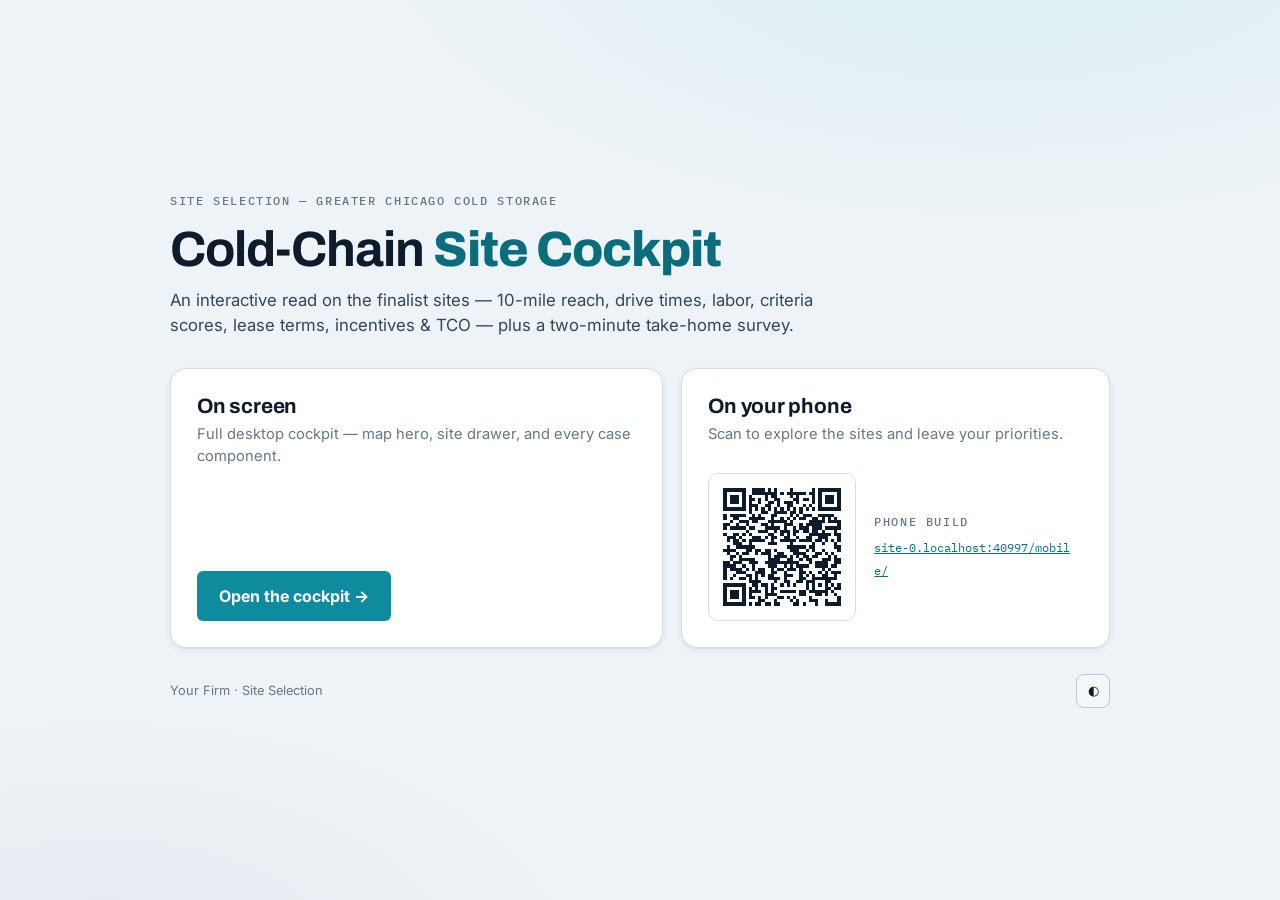
==== index.html @ 7d16a04a "Scaffold Cold-Chain Site Cockpit: two map-first builds + survey backend Map-hero site-selection dash" ====
<!DOCTYPE html>
<html lang="en">
<head>
  <meta charset="UTF-8" />
  <meta name="viewport" content="width=device-width, initial-scale=1.0" />
  <title>Cold-Chain Site Cockpit</title>
  <meta name="description" content="Interactive site-selection cockpit — desktop view and phone view." />
  <link rel="preconnect" href="https://fonts.googleapis.com" />
  <link rel="preconnect" href="https://fonts.gstatic.com" crossorigin />
  <link href="https://fonts.googleapis.com/css2?family=Archivo:wght@600;700;800&family=Inter:wght@400;500;600&family=IBM+Plex+Mono:wght@400;500&display=swap" rel="stylesheet" />
  <link rel="stylesheet" href="shared/theme.css" />
  <style>
    body { min-height: 100vh; display: grid; place-items: center; padding: 24px;
      background:
        radial-gradient(1100px 520px at 78% -8%, var(--accent-soft), transparent 60%),
        radial-gradient(900px 480px at 8% 108%, var(--navy-soft), transparent 55%),
        var(--bg); }
    .cover { width: 100%; max-width: 940px; }
    .cover__eyebrow { margin-bottom: 12px; }
    .cover__title { font-size: clamp(2rem, 5vw, 3.1rem); letter-spacing: -0.02em; margin-bottom: 10px; }
    .cover__title b { color: var(--accent-strong); font-weight: 800; }
    .cover__lede { color: var(--ink-2); max-width: 60ch; margin-bottom: 30px; font-size: 1.05rem; }
    .cards { display: grid; grid-template-columns: 1.15fr 1fr; gap: 18px; }
    .card { background: var(--surface); border: 1px solid var(--line); border-radius: var(--r-lg);
      box-shadow: var(--shadow-1); padding: 26px; display: flex; flex-direction: column; }
    .card h2 { font-size: 1.3rem; margin-bottom: 4px; }
    .card p { color: var(--ink-muted); font-size: 0.92rem; }
    .card__spacer { flex: 1; }
    .go { display: inline-flex; align-items: center; gap: 9px; align-self: flex-start; margin-top: 18px;
      padding: 13px 22px; border-radius: var(--r-sm); background: var(--accent); color: #fff;
      text-decoration: none; font-weight: 700; font-size: 1rem; }
    .go:hover { background: var(--accent-strong); }
    .qr-wrap { display: flex; gap: 18px; align-items: center; margin-top: 16px; }
    .qr-box { width: 148px; height: 148px; flex: 0 0 auto; border-radius: var(--r-md); background: #fff;
      border: 1px solid var(--line); display: grid; place-items: center; padding: 8px; }
    .qr-box img, .qr-box canvas { width: 100%; height: 100%; image-rendering: pixelated; }
    .qr-fallback { font-size: 0.72rem; color: var(--ink-muted); text-align: center; padding: 8px; }
    .qr-meta .eyebrow { margin-bottom: 6px; }
    .qr-link { font-family: var(--font-mono); font-size: 0.78rem; color: var(--accent-strong); word-break: break-all; }
    .foot { margin-top: 26px; display: flex; justify-content: space-between; align-items: center;
      font-size: 0.8rem; color: var(--ink-muted); flex-wrap: wrap; gap: 10px; }
    .theme-toggle { border: 1px solid var(--line-strong); background: var(--surface-2); color: var(--ink);
      width: 34px; height: 34px; border-radius: 8px; cursor: pointer; }
    @media (max-width: 720px) { .cards { grid-template-columns: 1fr; } }
  </style>
</head>
<body>
  <main class="cover">
    <div class="cover__eyebrow eyebrow" id="eyebrow">Site Selection · Greater Chicago Cold Storage</div>
    <h1 class="cover__title">Cold-Chain <b>Site Cockpit</b></h1>
    <p class="cover__lede">An interactive read on the finalist sites — 10-mile reach, drive times, labor, criteria scores, lease terms, incentives &amp; TCO — plus a two-minute take-home survey.</p>

    <div class="cards">
      <div class="card">
        <h2>On screen</h2>
        <p>Full desktop cockpit — map hero, site drawer, and every case component.</p>
        <div class="card__spacer"></div>
        <a class="go" href="desktop/">Open the cockpit →</a>
      </div>
      <div class="card">
        <h2>On your phone</h2>
        <p>Scan to explore the sites and leave your priorities.</p>
        <div class="qr-wrap">
          <div class="qr-box" id="qrBox">
            <div class="qr-fallback" id="qrFallback">QR generates on deploy —<br>or open the link below.</div>
          </div>
          <div class="qr-meta">
            <div class="eyebrow">Phone build</div>
            <a class="qr-link" id="phoneLink" href="mobile/">mobile/</a>
          </div>
        </div>
      </div>
    </div>

    <div class="foot">
      <span id="footBrand">Your Firm · Site Selection</span>
      <button class="theme-toggle" id="themeToggle" aria-label="Toggle theme">◐</button>
    </div>
  </main>

  <script src="shared/config.js"></script>
  <script>
    (function () {
      var CFG = window.CASE_CONFIG || {};
      if (CFG.engagementLine) document.getElementById("eyebrow").textContent = CFG.engagementLine;
      if (CFG.firmName) document.getElementById("footBrand").textContent = CFG.firmName + " · Site Selection";

      // Resolve the phone URL from config, else from this page's location.
      var phoneUrl = CFG.phoneUrl || new URL("mobile/", location.href).href;
      var link = document.getElementById("phoneLink");
      link.href = phoneUrl; link.textContent = phoneUrl.replace(/^https?:\/\//, "");

      // Show generated QR PNG if present (added during deploy).
      var img = new Image();
      img.onload = function () {
        var box = document.getElementById("qrBox");
        box.innerHTML = ""; box.appendChild(img);
      };
      img.alt = "QR code to the phone build";
      img.src = "assets/qr-mobile.png";

      // theme
      var saved = null; try { saved = localStorage.getItem("cockpit-theme"); } catch (e) {}
      if (saved) document.documentElement.setAttribute("data-theme", saved);
      document.getElementById("themeToggle").addEventListener("click", function () {
        var t = document.documentElement.getAttribute("data-theme");
        var dark = t ? t === "dark" : window.matchMedia("(prefers-color-scheme: dark)").matches;
        var next = dark ? "light" : "dark";
        document.documentElement.setAttribute("data-theme", next);
        try { localStorage.setItem("cockpit-theme", next); } catch (e) {}
      });
    })();
  </script>
</body>
</html>
---- shared/theme.css ----
/* ============================================================
   Cold-Chain Site Cockpit — shared design tokens
   Subject: cold-storage industrial site selection, Chicago/Midwest
   Treatment: utilitarian-but-polished information-design dashboard.
   Palette is cool-biased ("cold storage"): steel navy structure,
   cold-teal accent, reserved semantic colors for scorecards.
   ============================================================ */

:root {
  /* type roles */
  --font-display: "Archivo", "Archivo Narrow", system-ui, -apple-system, "Segoe UI", sans-serif;
  --font-body: "Inter", system-ui, -apple-system, "Segoe UI", Roboto, sans-serif;
  --font-mono: "IBM Plex Mono", ui-monospace, "SFMono-Regular", "Menlo", monospace;

  /* type scale (1.20 minor third) */
  --t-eyebrow: 0.72rem;
  --t-small: 0.82rem;
  --t-body: 0.95rem;
  --t-h4: 1.05rem;
  --t-h3: 1.3rem;
  --t-h2: 1.62rem;
  --t-h1: 2.1rem;
  --t-display: 2.6rem;

  /* radii + elevation */
  --r-sm: 6px;
  --r-md: 10px;
  --r-lg: 16px;
  --shadow-1: 0 1px 2px rgba(14, 27, 42, 0.06), 0 2px 8px rgba(14, 27, 42, 0.05);
  --shadow-2: 0 6px 24px rgba(14, 27, 42, 0.12), 0 2px 6px rgba(14, 27, 42, 0.08);

  /* spacing rhythm */
  --sp-1: 4px;
  --sp-2: 8px;
  --sp-3: 12px;
  --sp-4: 16px;
  --sp-5: 24px;
  --sp-6: 32px;
  --sp-7: 48px;
}

/* ---- LIGHT (default) ---- */
:root {
  --bg: #EEF3F7;          /* cool page ground */
  --surface: #FFFFFF;
  --surface-2: #F3F7FA;
  --surface-3: #E6EEF3;
  --ink: #0E1B2A;         /* cool near-black */
  --ink-2: #33475B;
  --ink-muted: #64778A;
  --line: #D3DFE8;
  --line-strong: #B9CAD6;

  --accent: #0E8C9E;       /* cold teal */
  --accent-strong: #0A6D7C;
  --accent-soft: #DBEFF2;
  --navy: #21384F;         /* steel navy — structural */
  --navy-soft: #E4EAF0;

  /* semantic (scorecards / status) — distinct from accent */
  --good: #2E9E6B;
  --good-soft: #DAF0E4;
  --warn: #C0891F;
  --warn-soft: #F6EBCF;
  --crit: #C24A43;
  --crit-soft: #F6DCDA;

  /* map layer colors */
  --site-primary: #0E8C9E;
  --site-alt: #8A6BB0;      /* also-considered — violet, distinct hue */
  --node-color: #21384F;
  --ring-color: #0E8C9E;
  --labor-color: #C0891F;

  color-scheme: light;
}

/* ---- DARK ---- */
@media (prefers-color-scheme: dark) {
  :root {
    --bg: #0A121B;
    --surface: #131F2B;
    --surface-2: #18262F;
    --surface-3: #1F2F3B;
    --ink: #E9F1F7;
    --ink-2: #B7C7D4;
    --ink-muted: #8397A6;
    --line: #24343F;
    --line-strong: #33475659;

    --accent: #2FB6C9;
    --accent-strong: #58CBDB;
    --accent-soft: #123842;
    --navy: #9FB6CC;
    --navy-soft: #17242F;

    --good: #43C68A;
    --good-soft: #10281E;
    --warn: #E0AC44;
    --warn-soft: #2B2410;
    --crit: #E37970;
    --crit-soft: #2C1614;

    --site-primary: #2FB6C9;
    --site-alt: #B79AD9;
    --node-color: #9FB6CC;
    --ring-color: #2FB6C9;
    --labor-color: #E0AC44;

    color-scheme: dark;
    --shadow-1: 0 1px 2px rgba(0,0,0,0.4), 0 2px 10px rgba(0,0,0,0.35);
    --shadow-2: 0 8px 30px rgba(0,0,0,0.5), 0 2px 8px rgba(0,0,0,0.4);
  }
}

/* explicit toggle overrides media query in BOTH directions */
:root[data-theme="dark"] {
  --bg: #0A121B; --surface: #131F2B; --surface-2: #18262F; --surface-3: #1F2F3B;
  --ink: #E9F1F7; --ink-2: #B7C7D4; --ink-muted: #8397A6;
  --line: #24343F; --line-strong: #3a4d5b;
  --accent: #2FB6C9; --accent-strong: #58CBDB; --accent-soft: #123842;
  --navy: #9FB6CC; --navy-soft: #17242F;
  --good: #43C68A; --good-soft: #10281E; --warn: #E0AC44; --warn-soft: #2B2410;
  --crit: #E37970; --crit-soft: #2C1614;
  --site-primary: #2FB6C9; --site-alt: #B79AD9; --node-color: #9FB6CC;
  --ring-color: #2FB6C9; --labor-color: #E0AC44;
  color-scheme: dark;
  --shadow-1: 0 1px 2px rgba(0,0,0,0.4), 0 2px 10px rgba(0,0,0,0.35);
  --shadow-2: 0 8px 30px rgba(0,0,0,0.5), 0 2px 8px rgba(0,0,0,0.4);
}
:root[data-theme="light"] {
  --bg: #EEF3F7; --surface: #FFFFFF; --surface-2: #F3F7FA; --surface-3: #E6EEF3;
  --ink: #0E1B2A; --ink-2: #33475B; --ink-muted: #64778A;
  --line: #D3DFE8; --line-strong: #B9CAD6;
  --accent: #0E8C9E; --accent-strong: #0A6D7C; --accent-soft: #DBEFF2;
  --navy: #21384F; --navy-soft: #E4EAF0;
  --good: #2E9E6B; --good-soft: #DAF0E4; --warn: #C0891F; --warn-soft: #F6EBCF;
  --crit: #C24A43; --crit-soft: #F6DCDA;
  --site-primary: #0E8C9E; --site-alt: #8A6BB0; --node-color: #21384F;
  --ring-color: #0E8C9E; --labor-color: #C0891F;
  color-scheme: light;
}

/* ---- base reset / primitives ---- */
* { box-sizing: border-box; }
html, body { margin: 0; padding: 0; }
body {
  font-family: var(--font-body);
  font-size: var(--t-body);
  line-height: 1.5;
  color: var(--ink);
  background: var(--bg);
  -webkit-font-smoothing: antialiased;
  text-rendering: optimizeLegibility;
}
h1, h2, h3, h4 { font-family: var(--font-display); font-weight: 700; line-height: 1.14; text-wrap: balance; margin: 0; }
h1 { font-size: var(--t-h1); letter-spacing: -0.01em; }
h2 { font-size: var(--t-h2); letter-spacing: -0.01em; }
h3 { font-size: var(--t-h3); }
h4 { font-size: var(--t-h4); }
p { margin: 0 0 var(--sp-3); }
a { color: var(--accent-strong); }

.eyebrow {
  font-family: var(--font-mono);
  font-size: var(--t-eyebrow);
  letter-spacing: 0.14em;
  text-transform: uppercase;
  color: var(--ink-muted);
  font-weight: 500;
}
.num { font-variant-numeric: tabular-nums; }

/* pills / chips */
.pill {
  display: inline-flex; align-items: center; gap: 6px;
  font-family: var(--font-mono); font-size: var(--t-eyebrow);
  letter-spacing: 0.04em; text-transform: uppercase;
  padding: 3px 9px; border-radius: 100px; border: 1px solid var(--line-strong);
  color: var(--ink-2); background: var(--surface-2); white-space: nowrap;
}
.pill--good { color: var(--good); background: var(--good-soft); border-color: transparent; }
.pill--warn { color: var(--warn); background: var(--warn-soft); border-color: transparent; }
.pill--crit { color: var(--crit); background: var(--crit-soft); border-color: transparent; }
.pill--accent { color: var(--accent-strong); background: var(--accent-soft); border-color: transparent; }
.pill--alt { color: var(--site-alt); background: transparent; border-color: var(--site-alt); }

/* focus visibility */
:focus-visible { outline: 2px solid var(--accent); outline-offset: 2px; border-radius: 4px; }

@media (prefers-reduced-motion: reduce) {
  * { animation-duration: 0.001ms !important; transition-duration: 0.001ms !important; }
}
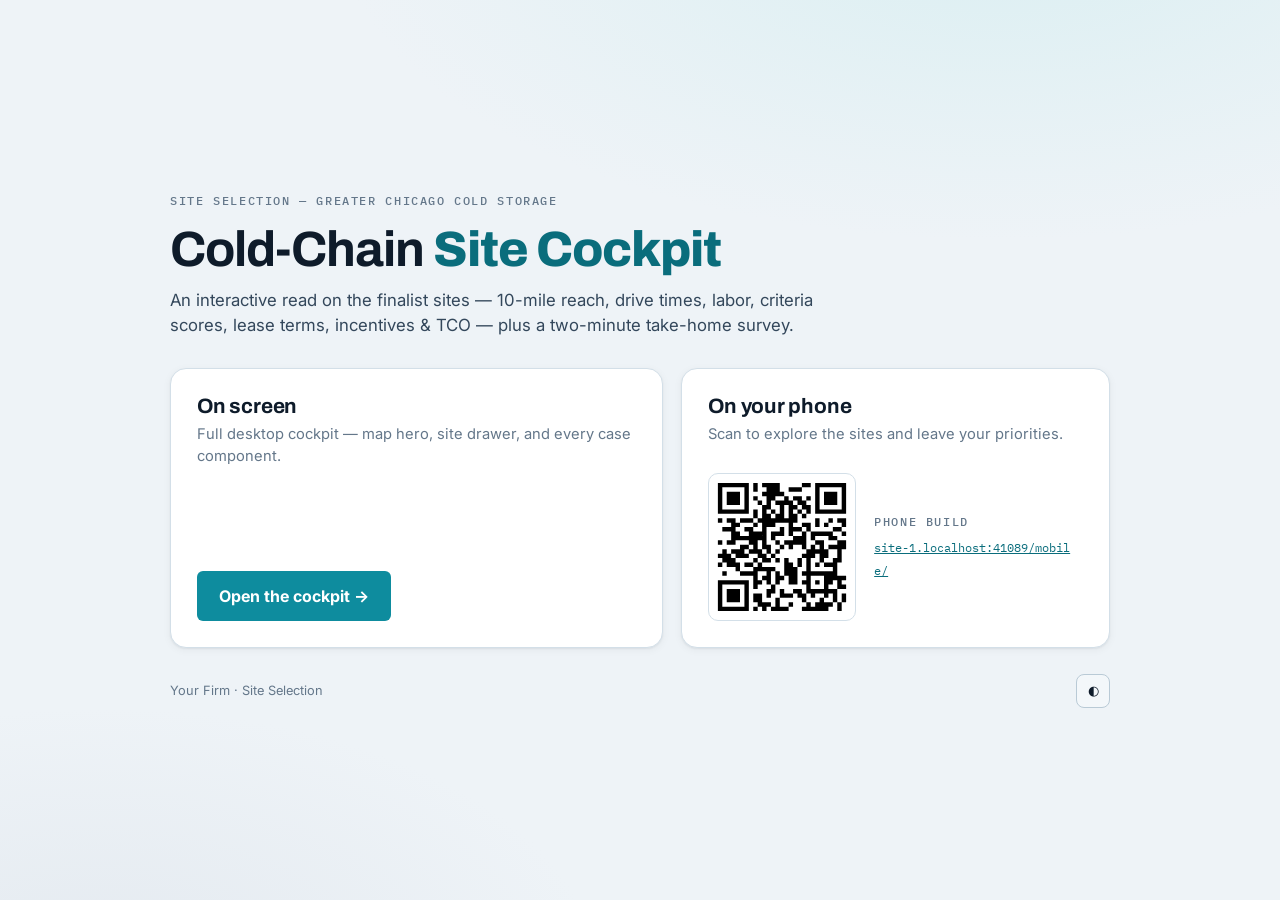
==== commit 1c7d5146: "Landing page: generate phone QR at runtime from the served URL Renders the QR as SVG from the page's" ====
--- a/index.html
+++ b/index.html
@@ -78,6 +78,7 @@
     </div>
   </main>
 
+  <script src="shared/vendor/qrcode.min.js"></script>
   <script src="shared/config.js"></script>
   <script>
     (function () {
@@ -90,14 +91,22 @@
       var link = document.getElementById("phoneLink");
       link.href = phoneUrl; link.textContent = phoneUrl.replace(/^https?:\/\//, "");
 
-      // Show generated QR PNG if present (added during deploy).
-      var img = new Image();
-      img.onload = function () {
-        var box = document.getElementById("qrBox");
-        box.innerHTML = ""; box.appendChild(img);
-      };
-      img.alt = "QR code to the phone build";
-      img.src = "assets/qr-mobile.png";
+      // Render the QR at runtime from the ACTUAL phone URL (works on any domain).
+      var box = document.getElementById("qrBox");
+      var rendered = false;
+      try {
+        if (typeof qrcode === "function") {
+          var qr = qrcode(0, "M"); qr.addData(phoneUrl); qr.make();
+          box.innerHTML = qr.createSvgTag({ cellSize: 5, margin: 1, scalable: true });
+          var svg = box.querySelector("svg"); if (svg) { svg.setAttribute("width", "100%"); svg.setAttribute("height", "100%"); }
+          rendered = true;
+        }
+      } catch (e) {}
+      if (!rendered) { // fallback to the committed PNG
+        var img = new Image(); img.alt = "QR code to the phone build";
+        img.onload = function () { box.innerHTML = ""; box.appendChild(img); };
+        img.src = "assets/qr-mobile.png";
+      }
 
       // theme
       var saved = null; try { saved = localStorage.getItem("cockpit-theme"); } catch (e) {}
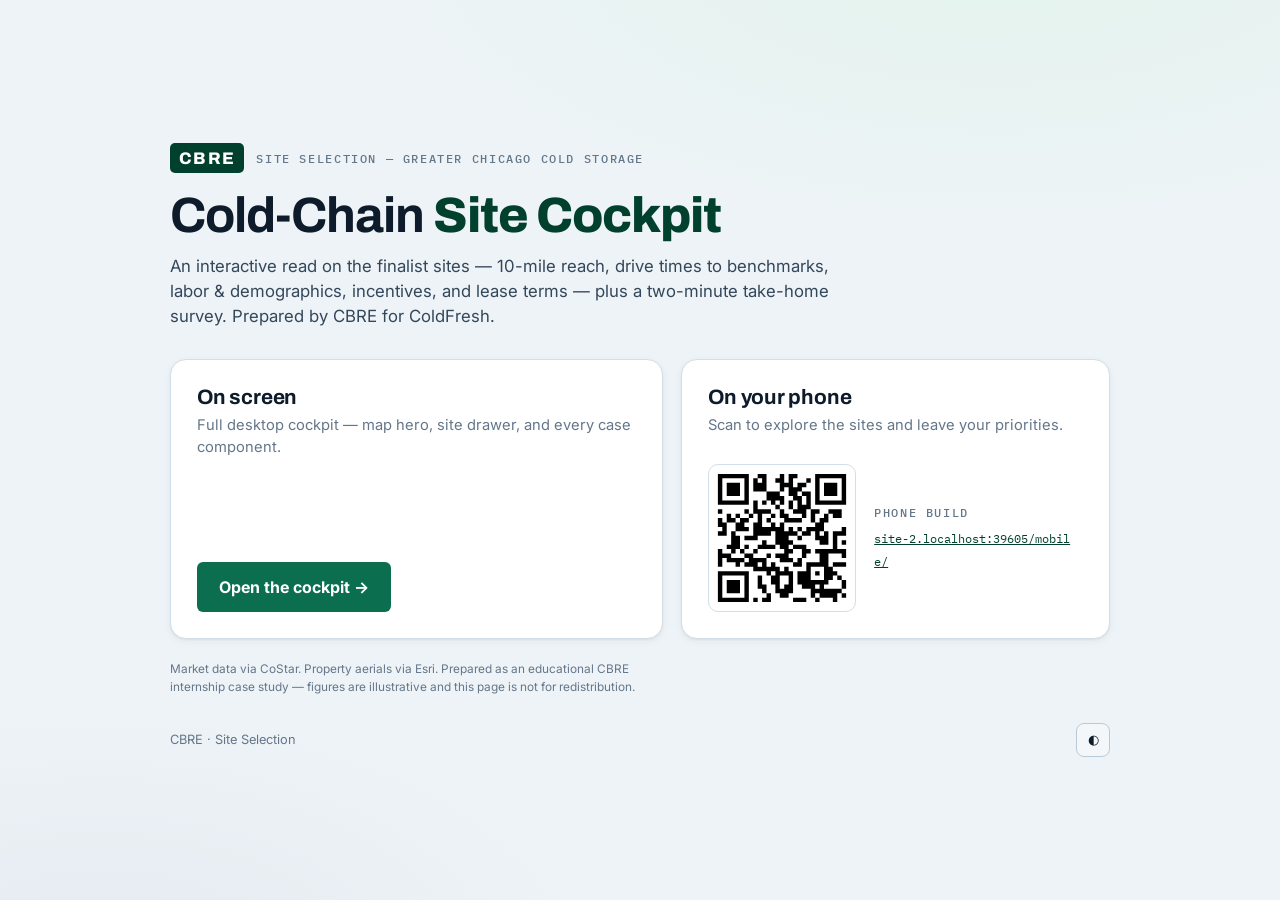
==== commit 50e24c7d: "CBRE rebrand + spec build-out: rent ranges, characteristics, incentives, lease terms, benchmarks, sa" ====
--- a/index.html
+++ b/index.html
@@ -46,9 +46,12 @@
 </head>
 <body>
   <main class="cover">
-    <div class="cover__eyebrow eyebrow" id="eyebrow">Site Selection · Greater Chicago Cold Storage</div>
+    <div style="display:flex;align-items:center;gap:12px;margin-bottom:14px">
+      <span class="cbre-logo">CBRE</span>
+      <span class="cover__eyebrow eyebrow" id="eyebrow" style="margin:0">Site Selection · Greater Chicago Cold Storage</span>
+    </div>
     <h1 class="cover__title">Cold-Chain <b>Site Cockpit</b></h1>
-    <p class="cover__lede">An interactive read on the finalist sites — 10-mile reach, drive times, labor, criteria scores, lease terms, incentives &amp; TCO — plus a two-minute take-home survey.</p>
+    <p class="cover__lede">An interactive read on the finalist sites — 10-mile reach, drive times to benchmarks, labor &amp; demographics, incentives, and lease terms — plus a two-minute take-home survey. Prepared by CBRE for ColdFresh.</p>
 
     <div class="cards">
       <div class="card">
@@ -72,8 +75,11 @@
       </div>
     </div>
 
+    <p style="margin-top:22px;font-size:0.74rem;line-height:1.5;color:var(--ink-muted);max-width:70ch">
+      Market data via CoStar. Property aerials via Esri. Prepared as an educational CBRE internship case study — figures are illustrative and this page is not for redistribution.
+    </p>
     <div class="foot">
-      <span id="footBrand">Your Firm · Site Selection</span>
+      <span id="footBrand">CBRE · Site Selection</span>
       <button class="theme-toggle" id="themeToggle" aria-label="Toggle theme">◐</button>
     </div>
   </main>
--- a/shared/theme.css
+++ b/shared/theme.css
@@ -51,9 +51,9 @@
   --line: #D3DFE8;
   --line-strong: #B9CAD6;
 
-  --accent: #0E8C9E;       /* cold teal */
-  --accent-strong: #0A6D7C;
-  --accent-soft: #DBEFF2;
+  --accent: #0B6E4F;       /* cold teal */
+  --accent-strong: #00402D;
+  --accent-soft: #E3F3EC;
   --navy: #21384F;         /* steel navy — structural */
   --navy-soft: #E4EAF0;
 
@@ -66,10 +66,10 @@
   --crit-soft: #F6DCDA;
 
   /* map layer colors */
-  --site-primary: #0E8C9E;
+  --site-primary: #0B6E4F;
   --site-alt: #8A6BB0;      /* also-considered — violet, distinct hue */
   --node-color: #21384F;
-  --ring-color: #0E8C9E;
+  --ring-color: #0B6E4F;
   --labor-color: #C0891F;
 
   color-scheme: light;
@@ -88,9 +88,9 @@
     --line: #24343F;
     --line-strong: #33475659;
 
-    --accent: #2FB6C9;
-    --accent-strong: #58CBDB;
-    --accent-soft: #123842;
+    --accent: #35C892;
+    --accent-strong: #62DBA8;
+    --accent-soft: #0E2A20;
     --navy: #9FB6CC;
     --navy-soft: #17242F;
 
@@ -101,10 +101,10 @@
     --crit: #E37970;
     --crit-soft: #2C1614;
 
-    --site-primary: #2FB6C9;
+    --site-primary: #35C892;
     --site-alt: #B79AD9;
     --node-color: #9FB6CC;
-    --ring-color: #2FB6C9;
+    --ring-color: #35C892;
     --labor-color: #E0AC44;
 
     color-scheme: dark;
@@ -118,12 +118,12 @@
   --bg: #0A121B; --surface: #131F2B; --surface-2: #18262F; --surface-3: #1F2F3B;
   --ink: #E9F1F7; --ink-2: #B7C7D4; --ink-muted: #8397A6;
   --line: #24343F; --line-strong: #3a4d5b;
-  --accent: #2FB6C9; --accent-strong: #58CBDB; --accent-soft: #123842;
+  --accent: #35C892; --accent-strong: #62DBA8; --accent-soft: #0E2A20;
   --navy: #9FB6CC; --navy-soft: #17242F;
   --good: #43C68A; --good-soft: #10281E; --warn: #E0AC44; --warn-soft: #2B2410;
   --crit: #E37970; --crit-soft: #2C1614;
-  --site-primary: #2FB6C9; --site-alt: #B79AD9; --node-color: #9FB6CC;
-  --ring-color: #2FB6C9; --labor-color: #E0AC44;
+  --site-primary: #35C892; --site-alt: #B79AD9; --node-color: #9FB6CC;
+  --ring-color: #35C892; --labor-color: #E0AC44;
   color-scheme: dark;
   --shadow-1: 0 1px 2px rgba(0,0,0,0.4), 0 2px 10px rgba(0,0,0,0.35);
   --shadow-2: 0 8px 30px rgba(0,0,0,0.5), 0 2px 8px rgba(0,0,0,0.4);
@@ -132,12 +132,12 @@
   --bg: #EEF3F7; --surface: #FFFFFF; --surface-2: #F3F7FA; --surface-3: #E6EEF3;
   --ink: #0E1B2A; --ink-2: #33475B; --ink-muted: #64778A;
   --line: #D3DFE8; --line-strong: #B9CAD6;
-  --accent: #0E8C9E; --accent-strong: #0A6D7C; --accent-soft: #DBEFF2;
+  --accent: #0B6E4F; --accent-strong: #00402D; --accent-soft: #E3F3EC;
   --navy: #21384F; --navy-soft: #E4EAF0;
   --good: #2E9E6B; --good-soft: #DAF0E4; --warn: #C0891F; --warn-soft: #F6EBCF;
   --crit: #C24A43; --crit-soft: #F6DCDA;
-  --site-primary: #0E8C9E; --site-alt: #8A6BB0; --node-color: #21384F;
-  --ring-color: #0E8C9E; --labor-color: #C0891F;
+  --site-primary: #0B6E4F; --site-alt: #8A6BB0; --node-color: #21384F;
+  --ring-color: #0B6E4F; --labor-color: #C0891F;
   color-scheme: light;
 }
 
@@ -185,6 +185,10 @@
 .pill--accent { color: var(--accent-strong); background: var(--accent-soft); border-color: transparent; }
 .pill--alt { color: var(--site-alt); background: transparent; border-color: var(--site-alt); }
 
+/* CBRE logo (shared) */
+.cbre-logo { display: inline-flex; align-items: center; justify-content: center; height: 30px; padding: 0 9px; border-radius: 5px; background: var(--accent-strong); color: #fff; font-family: var(--font-display); font-weight: 800; letter-spacing: 0.08em; font-size: 1.05rem; }
+:root[data-theme="dark"] .cbre-logo { color: #04140E; }
+
 /* focus visibility */
 :focus-visible { outline: 2px solid var(--accent); outline-offset: 2px; border-radius: 4px; }
 
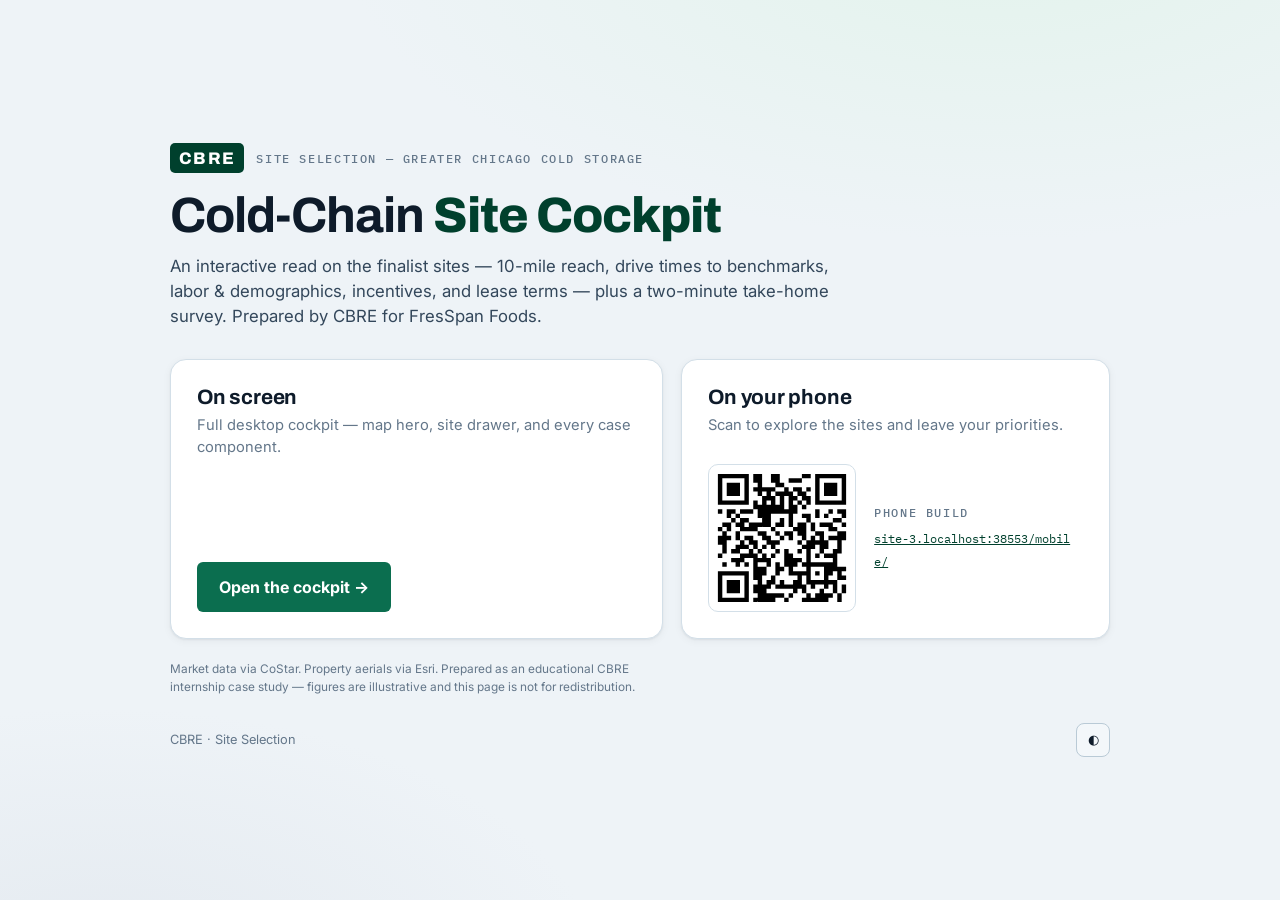
==== commit b5dc403b: "Rename client to FresSpan Foods; label sites by address Change the client name from ColdFresh to Fre" ====
--- a/index.html
+++ b/index.html
@@ -51,7 +51,7 @@
       <span class="cover__eyebrow eyebrow" id="eyebrow" style="margin:0">Site Selection · Greater Chicago Cold Storage</span>
     </div>
     <h1 class="cover__title">Cold-Chain <b>Site Cockpit</b></h1>
-    <p class="cover__lede">An interactive read on the finalist sites — 10-mile reach, drive times to benchmarks, labor &amp; demographics, incentives, and lease terms — plus a two-minute take-home survey. Prepared by CBRE for ColdFresh.</p>
+    <p class="cover__lede">An interactive read on the finalist sites — 10-mile reach, drive times to benchmarks, labor &amp; demographics, incentives, and lease terms — plus a two-minute take-home survey. Prepared by CBRE for FresSpan Foods.</p>
 
     <div class="cards">
       <div class="card">
--- a/shared/theme.css
+++ b/shared/theme.css
@@ -185,6 +185,10 @@
 .pill--accent { color: var(--accent-strong); background: var(--accent-soft); border-color: transparent; }
 .pill--alt { color: var(--site-alt); background: transparent; border-color: var(--site-alt); }
 
+/* Marker clusters (also-considered) */
+.cl-wrap { background: transparent !important; }
+.cl-bub { width: 36px; height: 36px; border-radius: 50%; display: grid; place-items: center; font-family: var(--font-display); font-weight: 800; font-size: 0.88rem; color: #fff; background: var(--site-alt); border: 2px solid var(--surface); box-shadow: 0 2px 8px rgba(14,27,42,0.25); }
+
 /* CBRE logo (shared) */
 .cbre-logo { display: inline-flex; align-items: center; justify-content: center; height: 30px; padding: 0 9px; border-radius: 5px; background: var(--accent-strong); color: #fff; font-family: var(--font-display); font-weight: 800; letter-spacing: 0.08em; font-size: 1.05rem; }
 :root[data-theme="dark"] .cbre-logo { color: #04140E; }
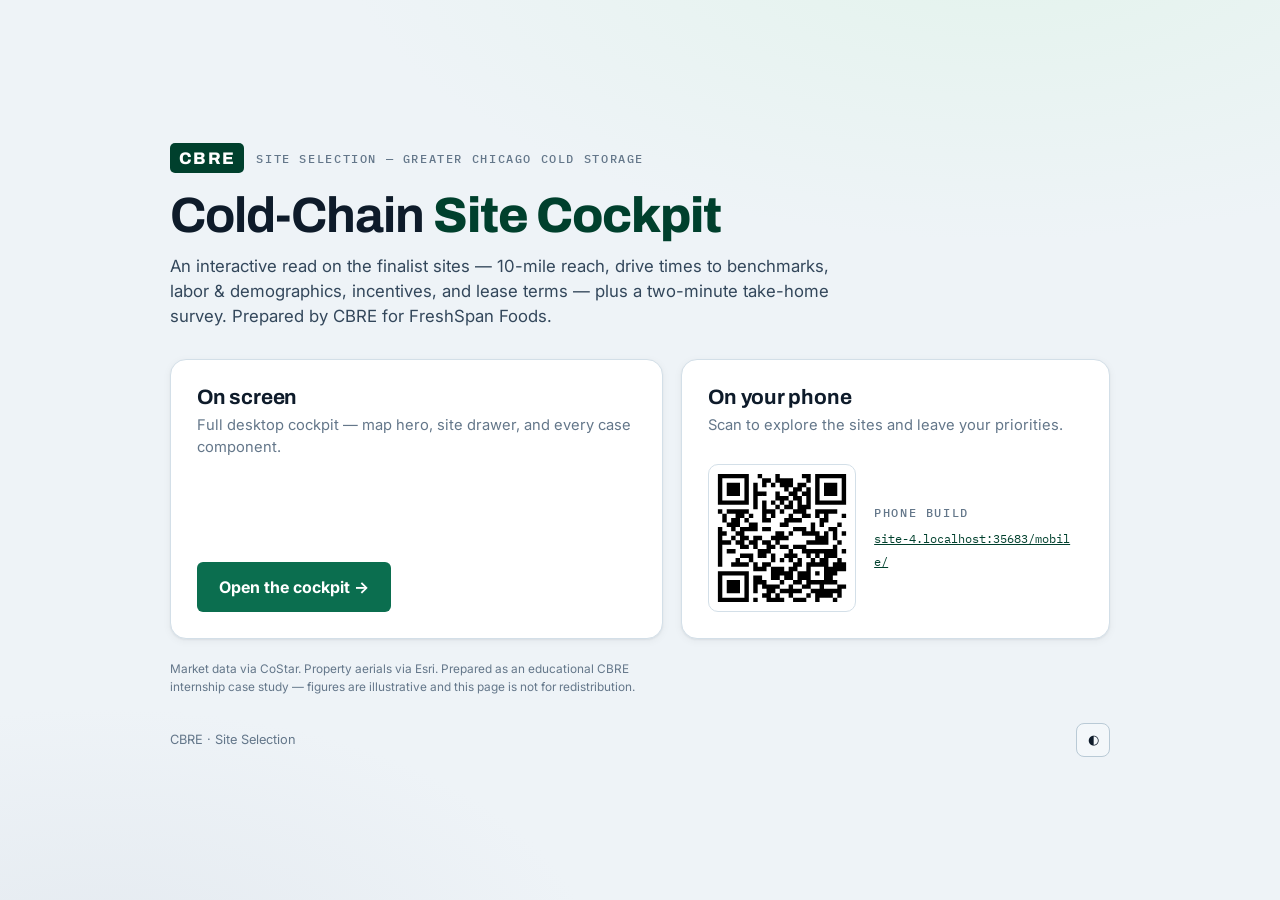
==== commit e601d4d3: "Rename to FreshSpan Foods; reorder sites; update rents - Client name FresSpan Foods -> FreshSpan Foo" ====
--- a/index.html
+++ b/index.html
@@ -51,7 +51,7 @@
       <span class="cover__eyebrow eyebrow" id="eyebrow" style="margin:0">Site Selection · Greater Chicago Cold Storage</span>
     </div>
     <h1 class="cover__title">Cold-Chain <b>Site Cockpit</b></h1>
-    <p class="cover__lede">An interactive read on the finalist sites — 10-mile reach, drive times to benchmarks, labor &amp; demographics, incentives, and lease terms — plus a two-minute take-home survey. Prepared by CBRE for FresSpan Foods.</p>
+    <p class="cover__lede">An interactive read on the finalist sites — 10-mile reach, drive times to benchmarks, labor &amp; demographics, incentives, and lease terms — plus a two-minute take-home survey. Prepared by CBRE for FreshSpan Foods.</p>
 
     <div class="cards">
       <div class="card">
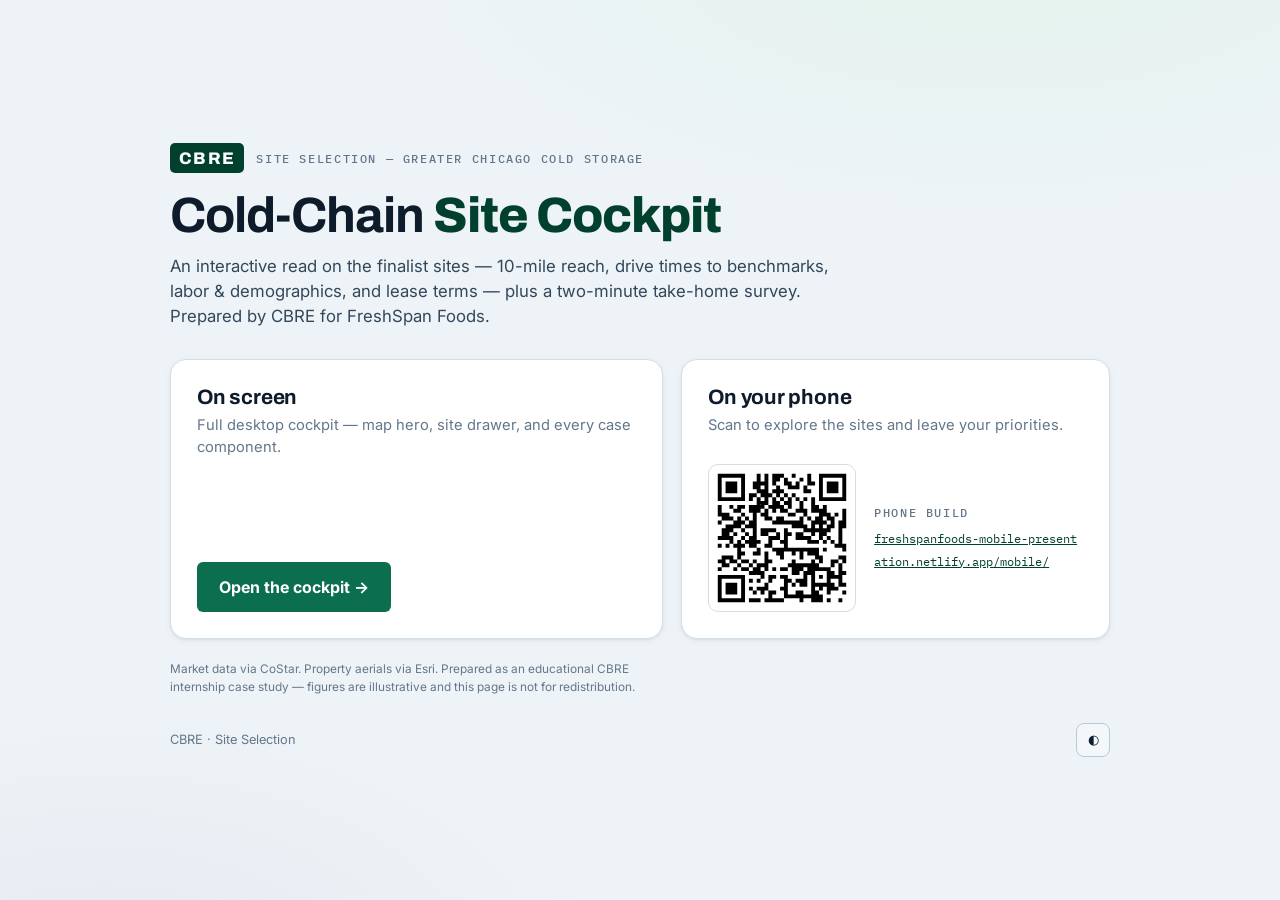
==== commit 7ea48f8a: "Remove incentives everywhere; point QR at the Netlify URL - Strip the incentives feature from both b" ====
--- a/index.html
+++ b/index.html
@@ -51,7 +51,7 @@
       <span class="cover__eyebrow eyebrow" id="eyebrow" style="margin:0">Site Selection · Greater Chicago Cold Storage</span>
     </div>
     <h1 class="cover__title">Cold-Chain <b>Site Cockpit</b></h1>
-    <p class="cover__lede">An interactive read on the finalist sites — 10-mile reach, drive times to benchmarks, labor &amp; demographics, incentives, and lease terms — plus a two-minute take-home survey. Prepared by CBRE for FreshSpan Foods.</p>
+    <p class="cover__lede">An interactive read on the finalist sites — 10-mile reach, drive times to benchmarks, labor &amp; demographics, and lease terms — plus a two-minute take-home survey. Prepared by CBRE for FreshSpan Foods.</p>
 
     <div class="cards">
       <div class="card">
